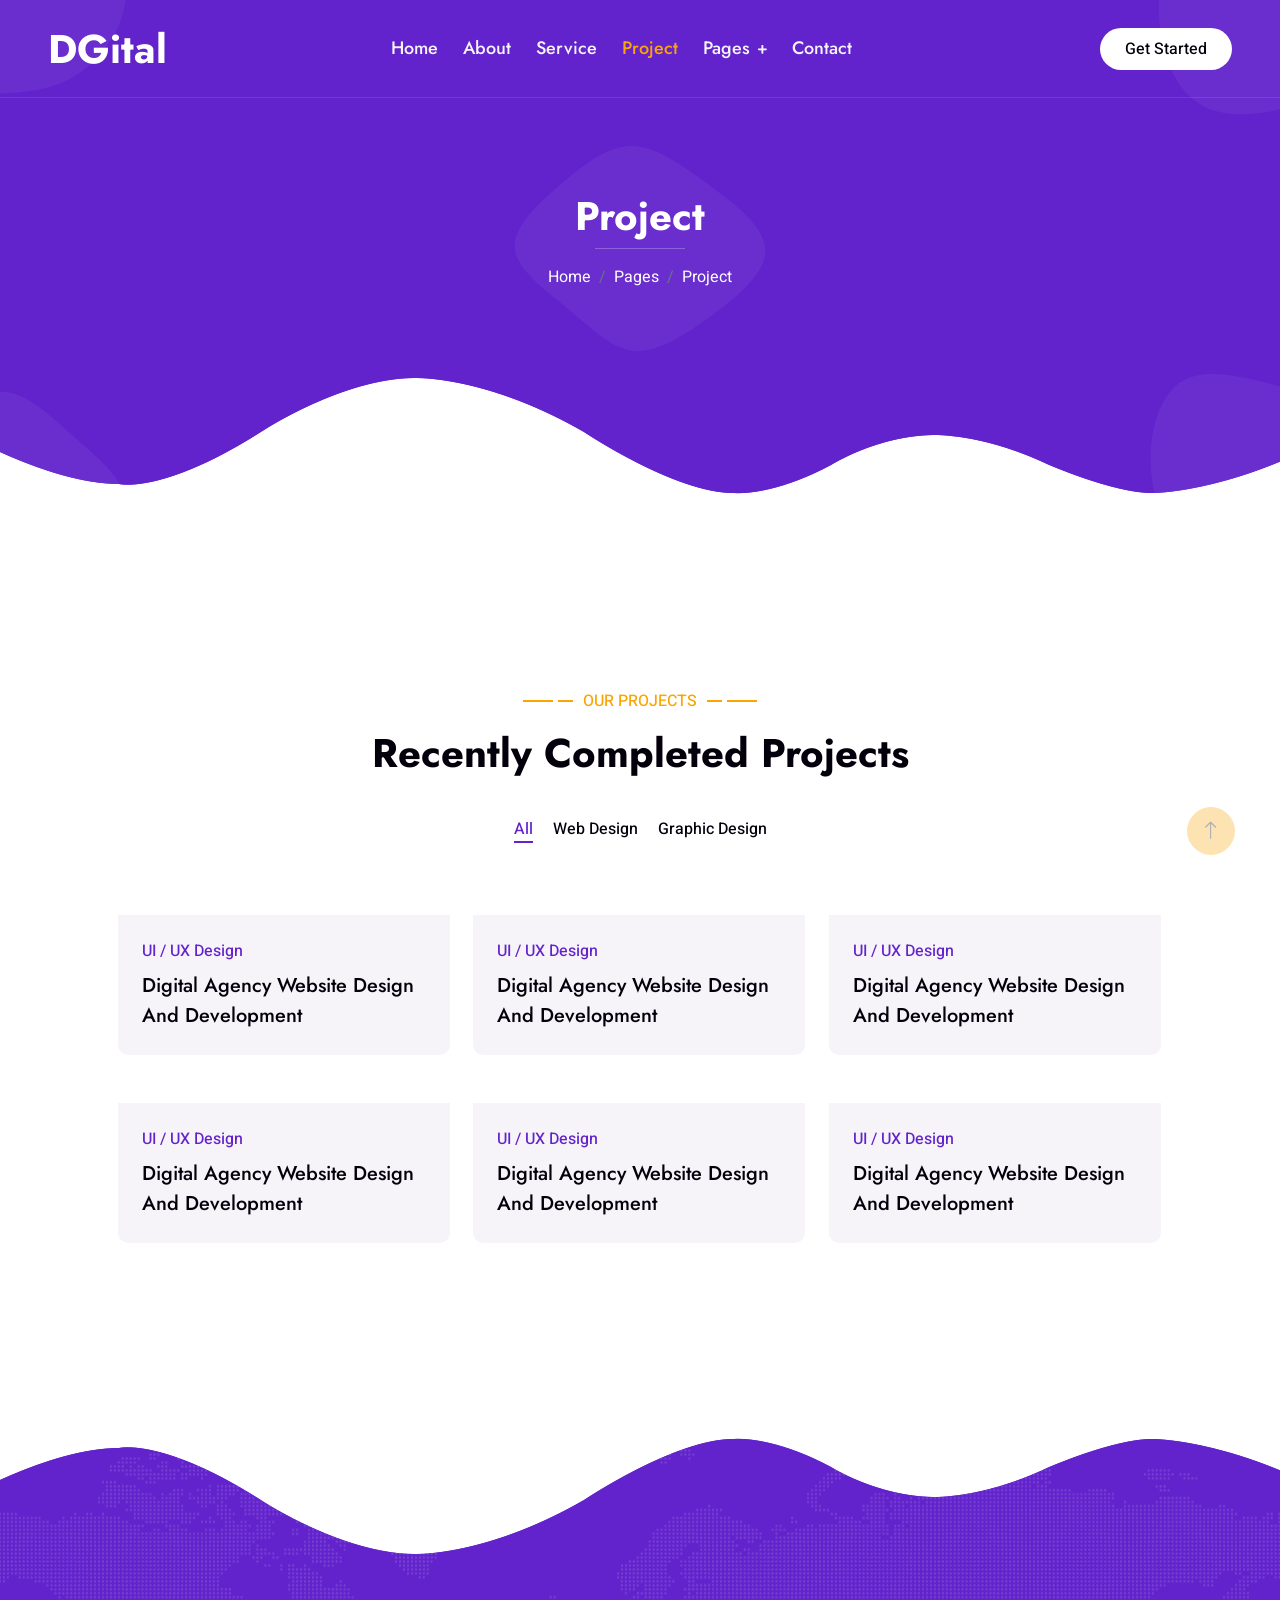
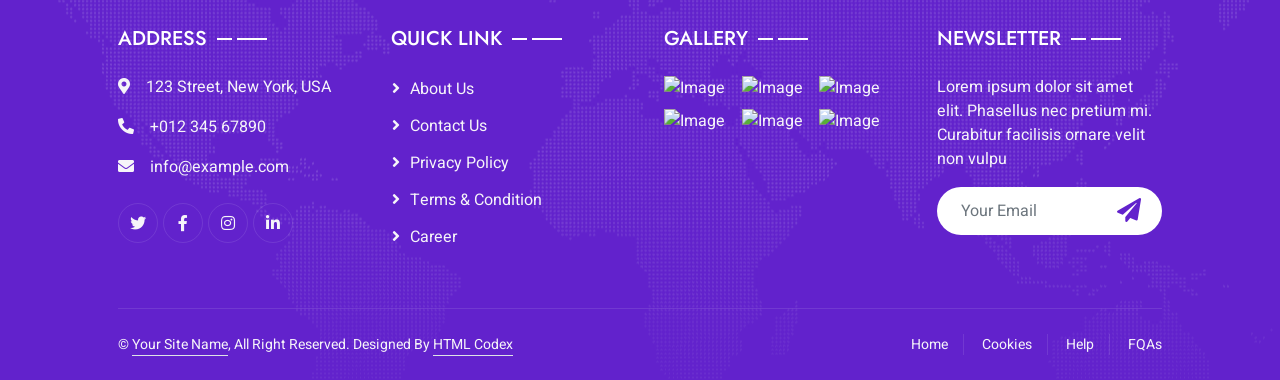
==== project.html @ 801eb0e0 "Add files via upload" ====
<!DOCTYPE html>
<html lang="en">

<head>
    <meta charset="utf-8">
    <title>DGital - Digital Agency HTML Template</title>
    <meta content="width=device-width, initial-scale=1.0" name="viewport">
    <meta content="" name="keywords">
    <meta content="" name="description">

    <!-- Favicon -->
    <link href="img/favicon.ico" rel="icon">

    <!-- Google Web Fonts -->
    <link rel="preconnect" href="https://fonts.googleapis.com">
    <link rel="preconnect" href="https://fonts.gstatic.com" crossorigin>
    <link href="https://fonts.googleapis.com/css2?family=Heebo:wght@400;500&family=Jost:wght@500;600;700&display=swap" rel="stylesheet"> 

    <!-- Icon Font Stylesheet -->
    <link href="https://cdnjs.cloudflare.com/ajax/libs/font-awesome/5.10.0/css/all.min.css" rel="stylesheet">
    <link href="https://cdn.jsdelivr.net/npm/bootstrap-icons@1.4.1/font/bootstrap-icons.css" rel="stylesheet">

    <!-- Libraries Stylesheet -->
    <link href="lib/animate/animate.min.css" rel="stylesheet">
    <link href="lib/owlcarousel/assets/owl.carousel.min.css" rel="stylesheet">
    <link href="lib/lightbox/css/lightbox.min.css" rel="stylesheet">

    <!-- Customized Bootstrap Stylesheet -->
    <link href="css/bootstrap.min.css" rel="stylesheet">

    <!-- Template Stylesheet -->
    <link href="css/style.css" rel="stylesheet">
</head>

<body>
    <div class="container-xxl bg-white p-0">
        <!-- Spinner Start -->
        <div id="spinner" class="show bg-white position-fixed translate-middle w-100 vh-100 top-50 start-50 d-flex align-items-center justify-content-center">
            <div class="spinner-grow text-primary" style="width: 3rem; height: 3rem;" role="status">
                <span class="sr-only">Loading...</span>
            </div>
        </div>
        <!-- Spinner End -->


        <!-- Navbar & Hero Start -->
        <div class="container-xxl position-relative p-0">
            <nav class="navbar navbar-expand-lg navbar-light px-4 px-lg-5 py-3 py-lg-0">
                <a href="" class="navbar-brand p-0">
                    <h1 class="m-0">DGital</h1>
                    <!-- <img src="img/logo.png" alt="Logo"> -->
                </a>
                <button class="navbar-toggler" type="button" data-bs-toggle="collapse" data-bs-target="#navbarCollapse">
                    <span class="fa fa-bars"></span>
                </button>
                <div class="collapse navbar-collapse" id="navbarCollapse">
                    <div class="navbar-nav mx-auto py-0">
                        <a href="index.html" class="nav-item nav-link">Home</a>
                        <a href="about.html" class="nav-item nav-link">About</a>
                        <a href="service.html" class="nav-item nav-link">Service</a>
                        <a href="project.html" class="nav-item nav-link active">Project</a>
                        <div class="nav-item dropdown">
                            <a href="#" class="nav-link dropdown-toggle" data-bs-toggle="dropdown">Pages</a>
                            <div class="dropdown-menu m-0">
                                <a href="team.html" class="dropdown-item">Our Team</a>
                                <a href="testimonial.html" class="dropdown-item">Testimonial</a>
                                <a href="404.html" class="dropdown-item">404 Page</a>
                            </div>
                        </div>
                        <a href="contact.html" class="nav-item nav-link">Contact</a>
                    </div>
                    <a href="" class="btn rounded-pill py-2 px-4 ms-3 d-none d-lg-block">Get Started</a>
                </div>
            </nav>

            <div class="container-xxl py-5 bg-primary hero-header">
                <div class="container my-5 py-5 px-lg-5">
                    <div class="row g-5 py-5">
                        <div class="col-12 text-center">
                            <h1 class="text-white animated slideInDown">Project</h1>
                            <hr class="bg-white mx-auto mt-0" style="width: 90px;">
                            <nav aria-label="breadcrumb">
                                <ol class="breadcrumb justify-content-center">
                                    <li class="breadcrumb-item"><a class="text-white" href="#">Home</a></li>
                                    <li class="breadcrumb-item"><a class="text-white" href="#">Pages</a></li>
                                    <li class="breadcrumb-item text-white active" aria-current="page">Project</li>
                                </ol>
                            </nav>
                        </div>
                    </div>
                </div>
            </div>
        </div>
        <!-- Navbar & Hero End -->


        <!-- Projects Start -->
        <div class="container-xxl py-5">
            <div class="container py-5 px-lg-5">
                <div class="wow fadeInUp" data-wow-delay="0.1s">
                    <p class="section-title text-secondary justify-content-center"><span></span>Our Projects<span></span></p>
                    <h1 class="text-center mb-5">Recently Completed Projects</h1>
                </div>
                <div class="row mt-n2 wow fadeInUp" data-wow-delay="0.3s">
                    <div class="col-12 text-center">
                        <ul class="list-inline mb-5" id="portfolio-flters">
                            <li class="mx-2 active" data-filter="*">All</li>
                            <li class="mx-2" data-filter=".first">Web Design</li>
                            <li class="mx-2" data-filter=".second">Graphic Design</li>
                        </ul>
                    </div>
                </div>
                <div class="row g-4 portfolio-container">
                    <div class="col-lg-4 col-md-6 portfolio-item first wow fadeInUp" data-wow-delay="0.1s">
                        <div class="rounded overflow-hidden">
                            <div class="position-relative overflow-hidden">
                                <img class="img-fluid w-100" src="img/portfolio-1.jpg" alt="">
                                <div class="portfolio-overlay">
                                    <a class="btn btn-square btn-outline-light mx-1" href="img/portfolio-1.jpg" data-lightbox="portfolio"><i class="fa fa-eye"></i></a>
                                    <a class="btn btn-square btn-outline-light mx-1" href=""><i class="fa fa-link"></i></a>
                                </div>
                            </div>
                            <div class="bg-light p-4">
                                <p class="text-primary fw-medium mb-2">UI / UX Design</p>
                                <h5 class="lh-base mb-0">Digital Agency Website Design And Development</a>
                            </div>
                        </div>
                    </div>
                    <div class="col-lg-4 col-md-6 portfolio-item second wow fadeInUp" data-wow-delay="0.3s">
                        <div class="rounded overflow-hidden">
                            <div class="position-relative overflow-hidden">
                                <img class="img-fluid w-100" src="img/portfolio-2.jpg" alt="">
                                <div class="portfolio-overlay">
                                    <a class="btn btn-square btn-outline-light mx-1" href="img/portfolio-2.jpg" data-lightbox="portfolio"><i class="fa fa-eye"></i></a>
                                    <a class="btn btn-square btn-outline-light mx-1" href=""><i class="fa fa-link"></i></a>
                                </div>
                            </div>
                            <div class="bg-light p-4">
                                <p class="text-primary fw-medium mb-2">UI / UX Design</p>
                                <h5 class="lh-base mb-0">Digital Agency Website Design And Development</a>
                            </div>
                        </div>
                    </div>
                    <div class="col-lg-4 col-md-6 portfolio-item first wow fadeInUp" data-wow-delay="0.5s">
                        <div class="rounded overflow-hidden">
                            <div class="position-relative overflow-hidden">
                                <img class="img-fluid w-100" src="img/portfolio-3.jpg" alt="">
                                <div class="portfolio-overlay">
                                    <a class="btn btn-square btn-outline-light mx-1" href="img/portfolio-3.jpg" data-lightbox="portfolio"><i class="fa fa-eye"></i></a>
                                    <a class="btn btn-square btn-outline-light mx-1" href=""><i class="fa fa-link"></i></a>
                                </div>
                            </div>
                            <div class="bg-light p-4">
                                <p class="text-primary fw-medium mb-2">UI / UX Design</p>
                                <h5 class="lh-base mb-0">Digital Agency Website Design And Development</a>
                            </div>
                        </div>
                    </div>
                    <div class="col-lg-4 col-md-6 portfolio-item second wow fadeInUp" data-wow-delay="0.1s">
                        <div class="rounded overflow-hidden">
                            <div class="position-relative overflow-hidden">
                                <img class="img-fluid w-100" src="img/portfolio-4.jpg" alt="">
                                <div class="portfolio-overlay">
                                    <a class="btn btn-square btn-outline-light mx-1" href="img/portfolio-4.jpg" data-lightbox="portfolio"><i class="fa fa-eye"></i></a>
                                    <a class="btn btn-square btn-outline-light mx-1" href=""><i class="fa fa-link"></i></a>
                                </div>
                            </div>
                            <div class="bg-light p-4">
                                <p class="text-primary fw-medium mb-2">UI / UX Design</p>
                                <h5 class="lh-base mb-0">Digital Agency Website Design And Development</a>
                            </div>
                        </div>
                    </div>
                    <div class="col-lg-4 col-md-6 portfolio-item first wow fadeInUp" data-wow-delay="0.3s">
                        <div class="rounded overflow-hidden">
                            <div class="position-relative overflow-hidden">
                                <img class="img-fluid w-100" src="img/portfolio-5.jpg" alt="">
                                <div class="portfolio-overlay">
                                    <a class="btn btn-square btn-outline-light mx-1" href="img/portfolio-5.jpg" data-lightbox="portfolio"><i class="fa fa-eye"></i></a>
                                    <a class="btn btn-square btn-outline-light mx-1" href=""><i class="fa fa-link"></i></a>
                                </div>
                            </div>
                            <div class="bg-light p-4">
                                <p class="text-primary fw-medium mb-2">UI / UX Design</p>
                                <h5 class="lh-base mb-0">Digital Agency Website Design And Development</a>
                            </div>
                        </div>
                    </div>
                    <div class="col-lg-4 col-md-6 portfolio-item second wow fadeInUp" data-wow-delay="0.5s">
                        <div class="rounded overflow-hidden">
                            <div class="position-relative overflow-hidden">
                                <img class="img-fluid w-100" src="img/portfolio-6.jpg" alt="">
                                <div class="portfolio-overlay">
                                    <a class="btn btn-square btn-outline-light mx-1" href="img/portfolio-6.jpg" data-lightbox="portfolio"><i class="fa fa-eye"></i></a>
                                    <a class="btn btn-square btn-outline-light mx-1" href=""><i class="fa fa-link"></i></a>
                                </div>
                            </div>
                            <div class="bg-light p-4">
                                <p class="text-primary fw-medium mb-2">UI / UX Design</p>
                                <h5 class="lh-base mb-0">Digital Agency Website Design And Development</a>
                            </div>
                        </div>
                    </div>
                </div>
            </div>
        </div>
        <!-- Projects End -->
        

        <!-- Footer Start -->
        <div class="container-fluid bg-primary text-light footer wow fadeIn" data-wow-delay="0.1s">
            <div class="container py-5 px-lg-5">
                <div class="row g-5">
                    <div class="col-md-6 col-lg-3">
                        <p class="section-title text-white h5 mb-4">Address<span></span></p>
                        <p><i class="fa fa-map-marker-alt me-3"></i>123 Street, New York, USA</p>
                        <p><i class="fa fa-phone-alt me-3"></i>+012 345 67890</p>
                        <p><i class="fa fa-envelope me-3"></i>info@example.com</p>
                        <div class="d-flex pt-2">
                            <a class="btn btn-outline-light btn-social" href=""><i class="fab fa-twitter"></i></a>
                            <a class="btn btn-outline-light btn-social" href=""><i class="fab fa-facebook-f"></i></a>
                            <a class="btn btn-outline-light btn-social" href=""><i class="fab fa-instagram"></i></a>
                            <a class="btn btn-outline-light btn-social" href=""><i class="fab fa-linkedin-in"></i></a>
                        </div>
                    </div>
                    <div class="col-md-6 col-lg-3">
                        <p class="section-title text-white h5 mb-4">Quick Link<span></span></p>
                        <a class="btn btn-link" href="">About Us</a>
                        <a class="btn btn-link" href="">Contact Us</a>
                        <a class="btn btn-link" href="">Privacy Policy</a>
                        <a class="btn btn-link" href="">Terms & Condition</a>
                        <a class="btn btn-link" href="">Career</a>
                    </div>
                    <div class="col-md-6 col-lg-3">
                        <p class="section-title text-white h5 mb-4">Gallery<span></span></p>
                        <div class="row g-2">
                            <div class="col-4">
                                <img class="img-fluid" src="img/portfolio-1.jpg" alt="Image">
                            </div>
                            <div class="col-4">
                                <img class="img-fluid" src="img/portfolio-2.jpg" alt="Image">
                            </div>
                            <div class="col-4">
                                <img class="img-fluid" src="img/portfolio-3.jpg" alt="Image">
                            </div>
                            <div class="col-4">
                                <img class="img-fluid" src="img/portfolio-4.jpg" alt="Image">
                            </div>
                            <div class="col-4">
                                <img class="img-fluid" src="img/portfolio-5.jpg" alt="Image">
                            </div>
                            <div class="col-4">
                                <img class="img-fluid" src="img/portfolio-6.jpg" alt="Image">
                            </div>
                        </div>
                    </div>
                    <div class="col-md-6 col-lg-3">
                        <p class="section-title text-white h5 mb-4">Newsletter<span></span></p>
                        <p>Lorem ipsum dolor sit amet elit. Phasellus nec pretium mi. Curabitur facilisis ornare velit non vulpu</p>
                        <div class="position-relative w-100 mt-3">
                            <input class="form-control border-0 rounded-pill w-100 ps-4 pe-5" type="text" placeholder="Your Email" style="height: 48px;">
                            <button type="button" class="btn shadow-none position-absolute top-0 end-0 mt-1 me-2"><i class="fa fa-paper-plane text-primary fs-4"></i></button>
                        </div>
                    </div>
                </div>
            </div>
            <div class="container px-lg-5">
                <div class="copyright">
                    <div class="row">
                        <div class="col-md-6 text-center text-md-start mb-3 mb-md-0">
                            &copy; <a class="border-bottom" href="#">Your Site Name</a>, All Right Reserved. 
							
							<!--/*** This template is free as long as you keep the footer author’s credit link/attribution link/backlink. If you'd like to use the template without the footer author’s credit link/attribution link/backlink, you can purchase the Credit Removal License from "https://htmlcodex.com/credit-removal". Thank you for your support. ***/-->
							Designed By <a class="border-bottom" href="https://htmlcodex.com">HTML Codex</a>
                        </div>
                        <div class="col-md-6 text-center text-md-end">
                            <div class="footer-menu">
                                <a href="">Home</a>
                                <a href="">Cookies</a>
                                <a href="">Help</a>
                                <a href="">FQAs</a>
                            </div>
                        </div>
                    </div>
                </div>
            </div>
        </div>
        <!-- Footer End -->


        <!-- Back to Top -->
        <a href="#" class="btn btn-lg btn-secondary btn-lg-square back-to-top"><i class="bi bi-arrow-up"></i></a>
    </div>

    <!-- JavaScript Libraries -->
    <script src="https://code.jquery.com/jquery-3.4.1.min.js"></script>
    <script src="https://cdn.jsdelivr.net/npm/bootstrap@5.0.0/dist/js/bootstrap.bundle.min.js"></script>
    <script src="lib/wow/wow.min.js"></script>
    <script src="lib/easing/easing.min.js"></script>
    <script src="lib/waypoints/waypoints.min.js"></script>
    <script src="lib/counterup/counterup.min.js"></script>
    <script src="lib/owlcarousel/owl.carousel.min.js"></script>
    <script src="lib/isotope/isotope.pkgd.min.js"></script>
    <script src="lib/lightbox/js/lightbox.min.js"></script>

    <!-- Template Javascript -->
    <script src="js/main.js"></script>
</body>

</html>
---- css/style.css ----
/********** Template CSS **********/
:root {
    --primary: #6222CC;
    --secondary: #FBA504;
    --light: #F6F4F9;
    --dark: #04000B;
}


/*** Spinner ***/
#spinner {
    opacity: 0;
    visibility: hidden;
    transition: opacity .5s ease-out, visibility 0s linear .5s;
    z-index: 99999;
}

#spinner.show {
    transition: opacity .5s ease-out, visibility 0s linear 0s;
    visibility: visible;
    opacity: 1;
}

.back-to-top {
    position: fixed;
    display: none;
    right: 45px;
    bottom: 45px;
    z-index: 99;
}


/*** Heading ***/
h1,
h2,
.fw-bold {
    font-weight: 700 !important;
}

h3,
h4,
.fw-semi-bold {
    font-weight: 600 !important;
}

h5,
h6,
.fw-medium {
    font-weight: 500 !important;
}


/*** Button ***/
.btn {
    font-weight: 500;
    transition: .5s;
}

.btn:hover {
    box-shadow: 0 0 10px rgba(0, 0, 0, .5);
}

.btn-square {
    width: 38px;
    height: 38px;
}

.btn-sm-square {
    width: 32px;
    height: 32px;
}

.btn-lg-square {
    width: 48px;
    height: 48px;
}

.btn-square,
.btn-sm-square,
.btn-lg-square {
    padding: 0;
    display: flex;
    align-items: center;
    justify-content: center;
    font-weight: normal;
    border-radius: 50px;
}


/*** Navbar ***/
.navbar .dropdown-toggle::after {
    border: none;
    content: "\f067";
    font-family: "Font Awesome 5 Free";
    font-size: 10px;
    font-weight: bold;
    vertical-align: middle;
    margin-left: 8px;
}

.navbar-light .navbar-nav .nav-link {
    position: relative;
    margin-right: 25px;
    padding: 35px 0;
    font-family: 'Jost', sans-serif;
    font-size: 18px;
    font-weight: 500;
    color: var(--light) !important;
    outline: none;
    transition: .5s;
}

.sticky-top.navbar-light .navbar-nav .nav-link {
    padding: 20px 0;
    color: var(--dark) !important;
}

.navbar-light .navbar-nav .nav-link:hover,
.navbar-light .navbar-nav .nav-link.active {
    color: var(--secondary) !important;
}

.navbar-light .navbar-brand h1 {
    color: #FFFFFF;
}

.navbar-light .navbar-brand img {
    max-height: 60px;
    transition: .5s;
}

.sticky-top.navbar-light .navbar-brand img {
    max-height: 45px;
}

@media (max-width: 991.98px) {
    .sticky-top.navbar-light {
        position: relative;
        background: #FFFFFF;
    }

    .navbar-light .navbar-collapse {
        margin-top: 15px;
        border-top: 1px solid #DDDDDD;
    }

    .navbar-light .navbar-nav .nav-link,
    .sticky-top.navbar-light .navbar-nav .nav-link {
        padding: 10px 0;
        margin-left: 0;
        color: var(--dark) !important;
    }

    .navbar-light .navbar-brand h1 {
        color: var(--primary);
    }

    .navbar-light .navbar-brand img {
        max-height: 45px;
    }
}

@media (min-width: 992px) {
    .navbar-light {
        position: absolute;
        width: 100%;
        top: 0;
        left: 0;
        border-bottom: 1px solid rgba(256, 256, 256, .1);
        z-index: 999;
    }
    
    .sticky-top.navbar-light {
        position: fixed;
        background: #FFFFFF;
    }

    .sticky-top.navbar-light .navbar-brand h1 {
        color: var(--primary);
    }

    .navbar-light .navbar-nav .nav-item .dropdown-menu {
        display: block;
        border: none;
        margin-top: 0;
        top: 150%;
        opacity: 0;
        visibility: hidden;
        transition: .5s;
    }

    .navbar-light .navbar-nav .nav-item:hover .dropdown-menu {
        top: 100%;
        visibility: visible;
        transition: .5s;
        opacity: 1;
    }

    .navbar-light .btn {
        color: var(--dark);
        background: #FFFFFF;
    }

    .sticky-top.navbar-light .btn {
        color: var(--dark);
        background: var(--secondary);
    }
}


/*** Hero Header ***/
.hero-header {
    margin-bottom: 6rem;
    padding: 18rem 0;
    background:
        url(../img/blob-top-left.png),
        url(../img/blob-top-right.png),
        url(../img/blob-bottom-left.png),
        url(../img/blob-bottom-right.png),
        url(../img/blob-center.png),
        url(../img/bg-bottom.png);
    background-position:
        left 0px top 0px,
        right 0px top 0px,
        left 0px bottom 0px,
        right 0px bottom 0px,
        center center,
        center bottom;
    background-repeat: no-repeat;
}

@media (max-width: 991.98px) {
    .hero-header {
        padding: 6rem 0 9rem 0;
    }
}


/*** Section Title ***/
.section-title {
    position: relative;
    display: flex;
    align-items: center;
    font-weight: 500;
    text-transform: uppercase;
}

.section-title span:first-child,
.section-title span:last-child {
    position: relative;
    display: inline-block;
    margin-right: 30px;
    width: 30px;
    height: 2px;
}

.section-title span:last-child {
    margin-right: 0;
    margin-left: 30px;
}

.section-title span:first-child::after,
.section-title span:last-child::after {
    position: absolute;
    content: "";
    width: 15px;
    height: 2px;
    top: 0;
    right: -20px;
}

.section-title span:last-child::after {
    right: auto;
    left: -20px;
}

.section-title.text-primary span:first-child,
.section-title.text-primary span:last-child,
.section-title.text-primary span:first-child::after,
.section-title.text-primary span:last-child::after {
    background: var(--primary);
}

.section-title.text-secondary span:first-child,
.section-title.text-secondary span:last-child,
.section-title.text-secondary span:first-child::after,
.section-title.text-secondary span:last-child::after {
    background: var(--secondary);
}

.section-title.text-white span:first-child,
.section-title.text-white span:last-child,
.section-title.text-white span:first-child::after,
.section-title.text-white span:last-child::after {
    background: #FFFFFF;
}


/*** Feature ***/
.feature-item {
    transition: .5s;
}

.feature-item:hover {
    margin-top: -15px;
}


/*** About ***/
.progress {
    height: 5px;
}

.progress .progress-bar {
    width: 0px;
    transition: 3s;
}


/*** Fact ***/
.fact {
    margin: 6rem 0;
    background:
        url(../img/blob-top-left.png),
        url(../img/blob-top-right.png),
        url(../img/blob-bottom-left.png),
        url(../img/blob-bottom-right.png),
        url(../img/blob-center.png);
    background-position:
        left 0px top 0px,
        right 0px top 0px,
        left 0px bottom 0px,
        right 0px bottom 0px,
        center center;
    background-repeat: no-repeat;
}


/*** Service ***/
.service-item {
    position: relative;
    padding: 45px 30px;
    background: var(--light);
    overflow: hidden;
    transition: .5s;
}

.service-item:hover {
    margin-top: -15px;
    padding-bottom: 60px;
    background: var(--primary);
}

.service-item .service-icon {
    margin: 0 auto 20px auto;
    width: 100px;
    height: 100px;
    display: flex;
    align-items: center;
    justify-content: center;
    color: var(--light);
    background: url(../img/blob-primary.png) center center no-repeat;
    background-size: contain;
    transition: .5s;
}

.service-item:hover .service-icon {
    color: var(--dark);
    background: url(../img/blob-secondary.png) center center no-repeat;
    background-size: contain;
}

.service-item h5,
.service-item p {
    transition: .5s;
}

.service-item:hover h5,
.service-item:hover p {
    color: #FFFFFF;
}

.service-item a.btn {
    position: absolute;
    bottom: -40px;
    left: 50%;
    transform: translateX(-50%);
    color: var(--primary);
    background: #FFFFFF;
    border-radius: 40px 40px 0 0;
    transition: .5s;
    z-index: 1;
}

.service-item a.btn:hover {
    color: var(--dark);
    background: var(--secondary);
}

.service-item:hover a.btn {
    bottom: 0;
}


/*** Project Portfolio ***/
#portfolio-flters li {
    display: inline-block;
    font-weight: 500;
    color: var(--dark);
    cursor: pointer;
    transition: .5s;
    border-bottom: 2px solid transparent;
}

#portfolio-flters li:hover,
#portfolio-flters li.active {
    color: var(--primary);
    border-color: var(--primary);
}

.portfolio-item img {
    transition: .5s;
}

.portfolio-item:hover img {
    transform: scale(1.1);
}

.portfolio-item .portfolio-overlay {
    position: absolute;
    display: flex;
    align-items: center;
    justify-content: center;
    width: 100%;
    height: 100%;
    top: 0;
    left: 0;
    background: rgba(98, 34, 204, .9);
    transition: .5s;
    opacity: 0;
}

.portfolio-item:hover .portfolio-overlay {
    opacity: 1;
}


/*** Newsletter ***/
.newsletter {
    margin: 6rem 0;
    background:
        url(../img/blob-top-left.png),
        url(../img/blob-top-right.png),
        url(../img/blob-bottom-left.png),
        url(../img/blob-bottom-right.png),
        url(../img/blob-center.png);
    background-position:
        left 0px top 0px,
        right 0px top 0px,
        left 0px bottom 0px,
        right 0px bottom 0px,
        center center;
    background-repeat: no-repeat;
}


/*** Testimonial ***/
.testimonial-carousel .testimonial-item {
    padding: 0 30px 30px 30px;
}

.testimonial-carousel .owl-nav {
    display: flex;
    justify-content: center;
}

.testimonial-carousel .owl-nav .owl-prev,
.testimonial-carousel .owl-nav .owl-next {
    margin: 0 12px;
    width: 60px;
    height: 60px;
    display: flex;
    align-items: center;
    justify-content: center;
    color: var(--primary);
    background: var(--light);
    border-radius: 60px;
    font-size: 22px;
    transition: .5s;
}

.testimonial-carousel .owl-nav .owl-prev:hover,
.testimonial-carousel .owl-nav .owl-next:hover {
    color: #FFFFFF;
    background: var(--primary);
    box-shadow: 0 0 10px rgba(0, 0, 0, .5);
}


/*** Team ***/
.team-item .btn {
    color: var(--primary);
    background: #FFFFFF;
}

.team-item .btn:hover {
    color: #FFFFFF;
    background: var(--primary);
}


/*** Footer ***/
.footer {
    margin-top: 6rem;
    padding-top: 9rem;
    background:
        url(../img/bg-top.png),
        url(../img/map.png);
    background-position:
        center top,
        center center;
    background-repeat: no-repeat;
}

.footer .btn.btn-social {
    margin-right: 5px;
    width: 40px;
    height: 40px;
    display: flex;
    align-items: center;
    justify-content: center;
    color: var(--light);
    border: 1px solid rgba(256, 256, 256, .1);
    border-radius: 40px;
    transition: .3s;
}

.footer .btn.btn-social:hover {
    color: var(--primary);
}

.footer .btn.btn-link {
    display: block;
    margin-bottom: 10px;
    padding: 0;
    text-align: left;
    color: var(--light);
    font-weight: normal;
    transition: .3s;
}

.footer .btn.btn-link::before {
    position: relative;
    content: "\f105";
    font-family: "Font Awesome 5 Free";
    font-weight: 900;
    margin-right: 10px;
}

.footer .btn.btn-link:hover {
    letter-spacing: 1px;
    box-shadow: none;
    color: var(--secondary);
}

.footer .copyright {
    padding: 25px 0;
    font-size: 14px;
    border-top: 1px solid rgba(256, 256, 256, .1);
}

.footer .copyright a {
    color: var(--light);
}

.footer .footer-menu a {
    margin-right: 15px;
    padding-right: 15px;
    border-right: 1px solid rgba(255, 255, 255, .1);
}

.footer .footer-menu a:last-child {
    margin-right: 0;
    padding-right: 0;
    border-right: none;
}

.footer .copyright a:hover,
.footer .footer-menu a:hover {
    color: var(--secondary);
}
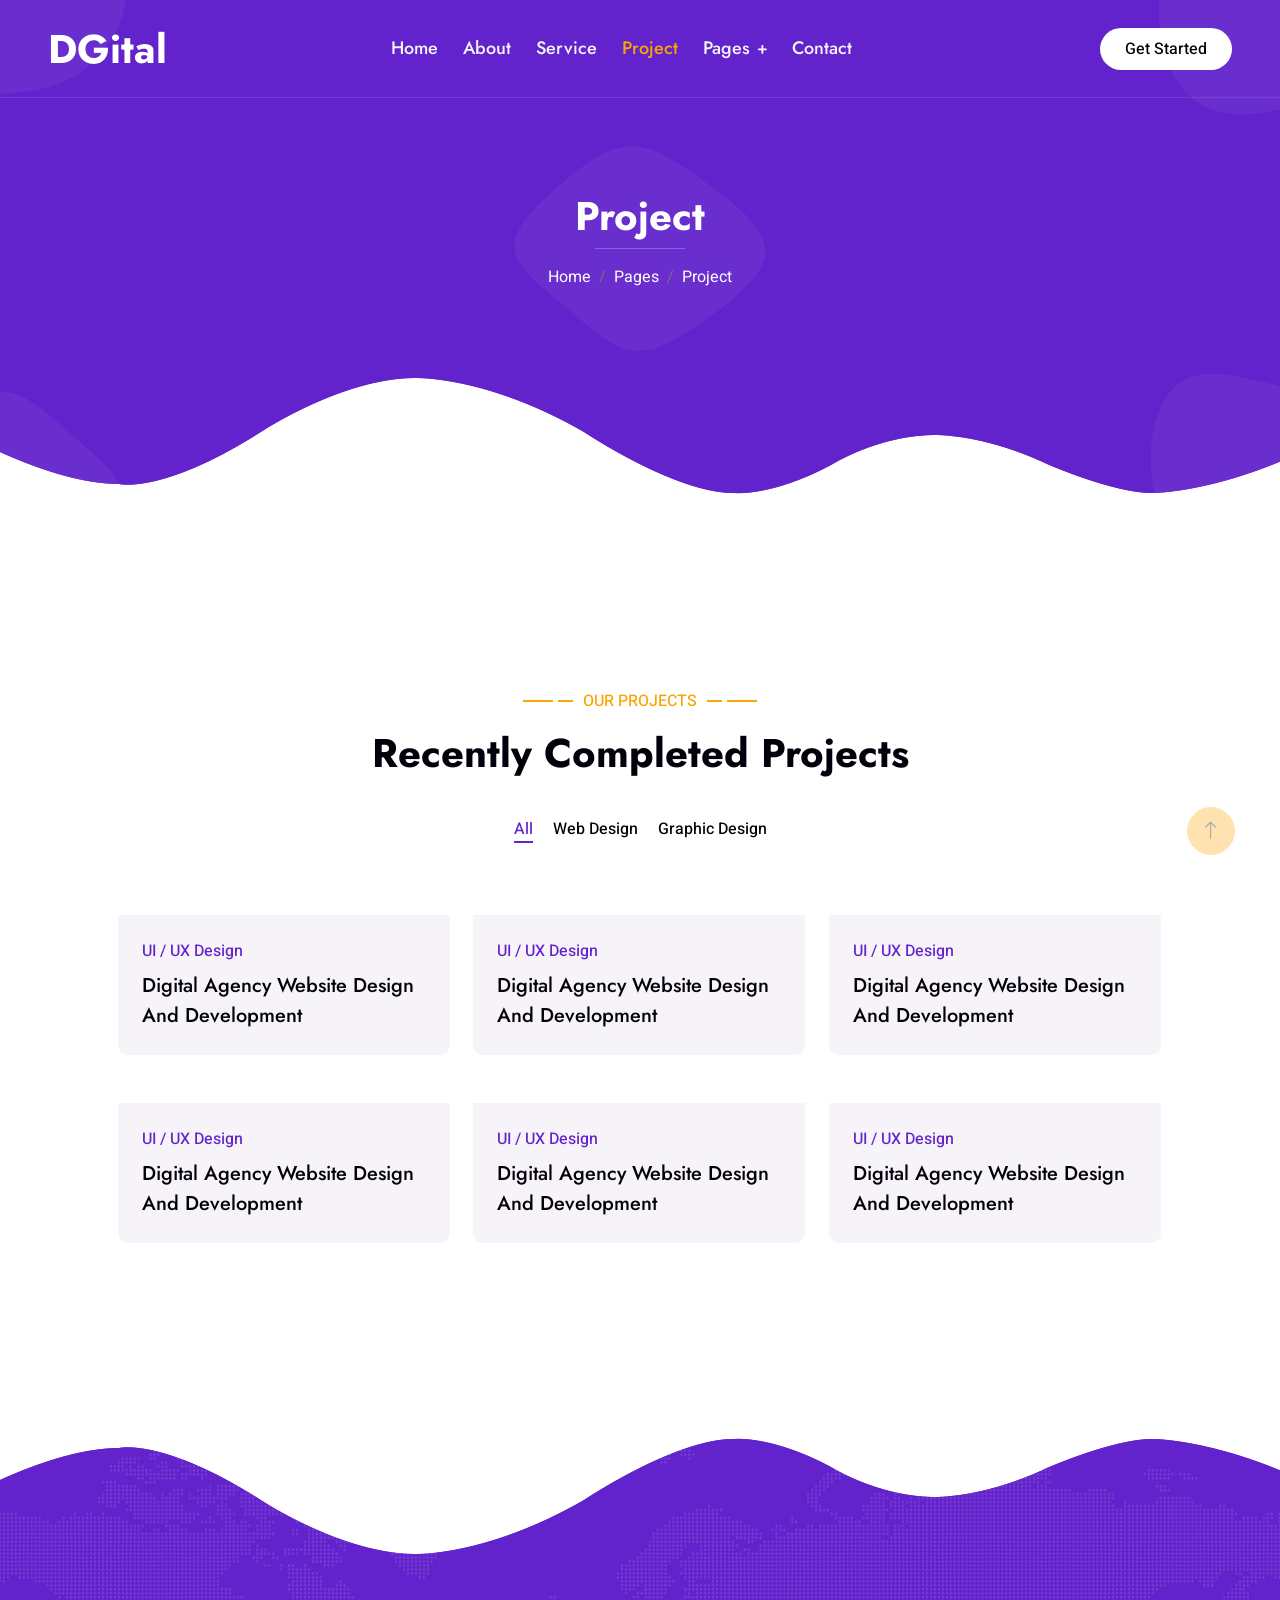
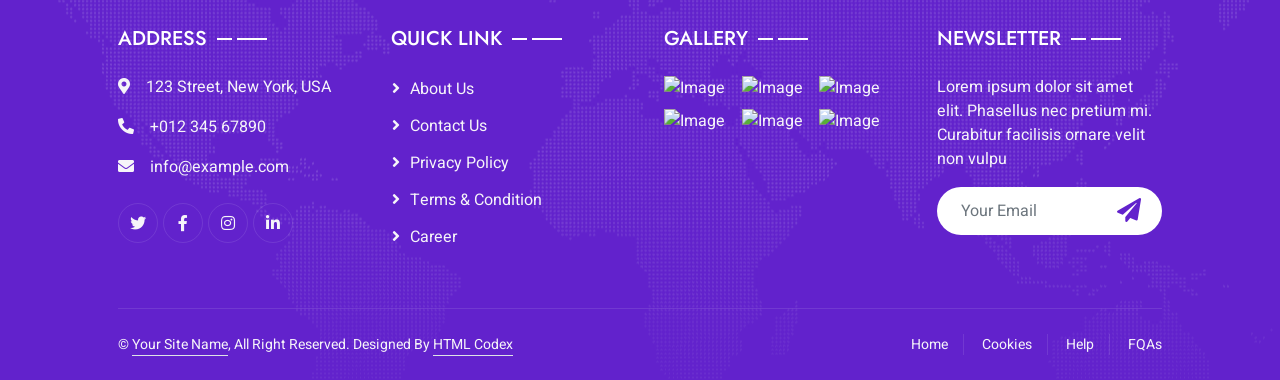
==== commit d490cf51: "Update project.html" ====
--- a/project.html
+++ b/project.html
@@ -3,7 +3,7 @@
 
 <head>
     <meta charset="utf-8">
-    <title>DGital - Digital Agency HTML Template</title>
+    <title>E Ride - Digital Agency HTML Template</title>
     <meta content="width=device-width, initial-scale=1.0" name="viewport">
     <meta content="" name="keywords">
     <meta content="" name="description">
@@ -307,4 +307,4 @@
     <script src="js/main.js"></script>
 </body>
 
-</html>+</html>
